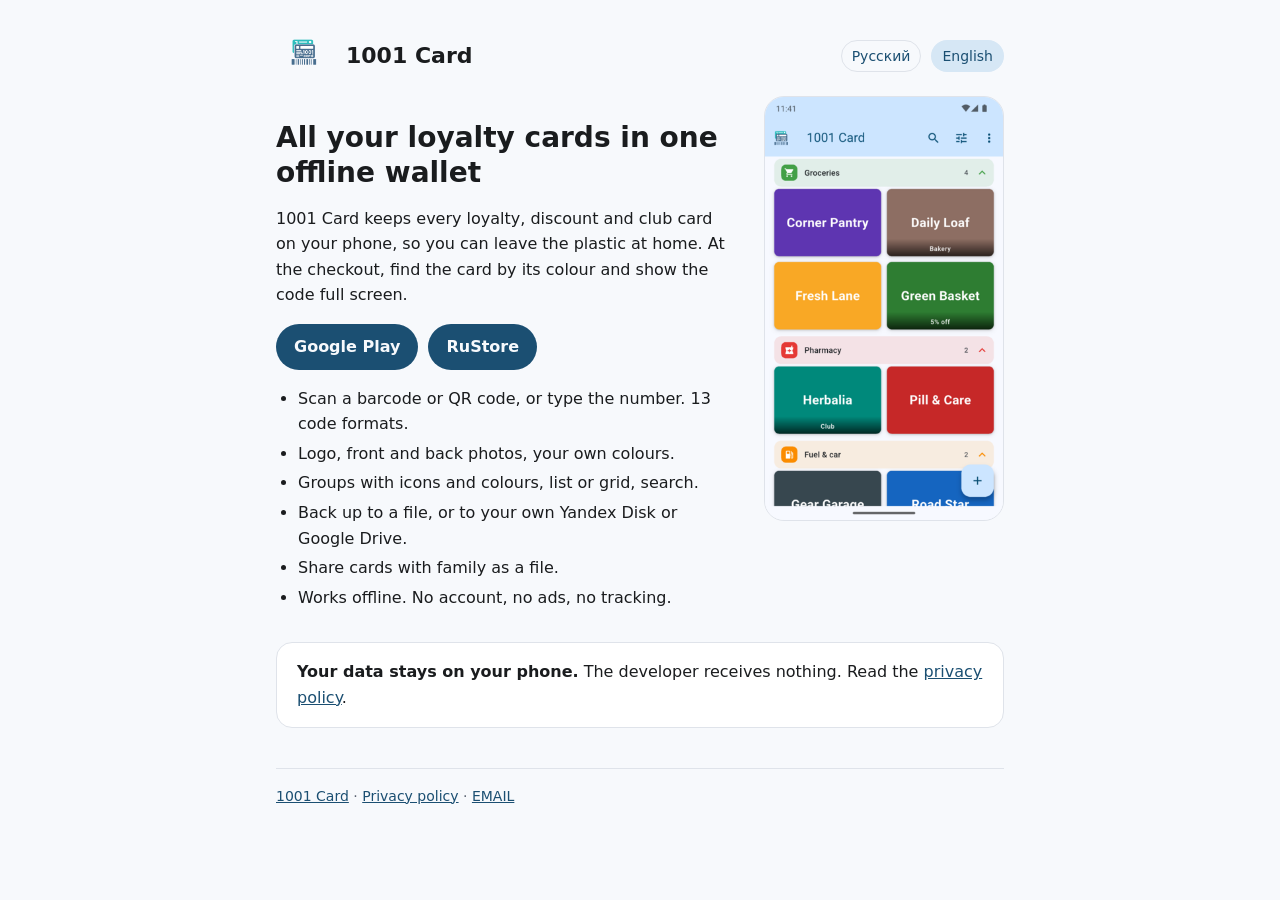
==== index.html @ e05da385 "Home page and privacy policy" ====
<!doctype html>
<html lang="en">
<head>
<meta charset="utf-8">
<meta name="viewport" content="width=device-width, initial-scale=1">
<title>1001 Card — loyalty card wallet</title>
<meta name="description" content="1001 Card keeps all your loyalty and discount cards in one offline wallet. No account, no ads.">
<link rel="icon" href="favicon.png">
<link rel="stylesheet" href="style.css">
</head>
<body>
<main>
<header>
<a href="./"><img src="icon.png" alt=""></a>
<div class="name"><span data-lang="en">1001 Card</span><span data-lang="ru">1001 Карта</span></div>
<nav class="lang"><a data-to="ru" href="?lang=ru">Русский</a><a data-to="en" href="?lang=en">English</a></nav>
</header>
<section data-lang="en">
<div class="hero">
<div class="text">
<h1>All your loyalty cards in one offline wallet</h1>
<p>1001 Card keeps every loyalty, discount and club card on your phone, so you can leave the plastic at home. At the checkout, find the card by its colour and show the code full screen.</p>
<div class="stores"><a href="PLAY_URL">Google Play</a><a href="RUSTORE_URL">RuStore</a></div>
<ul>
<li>Scan a barcode or QR code, or type the number. 13 code formats.</li>
<li>Logo, front and back photos, your own colours.</li>
<li>Groups with icons and colours, list or grid, search.</li>
<li>Back up to a file, or to your own Yandex Disk or Google Drive.</li>
<li>Share cards with family as a file.</li>
<li>Works offline. No account, no ads, no tracking.</li>
</ul>
</div>
<img class="shot" src="shot-en.png" alt="1001 Card home screen with cards grouped by colour">
</div>
<div class="box"><strong>Your data stays on your phone.</strong> The developer receives nothing. Read the <a href="privacy.html?lang=en">privacy policy</a>.</div>
</section>
<section data-lang="ru">
<div class="hero">
<div class="text">
<h1>Все карты лояльности в одном офлайн-кошельке</h1>
<p>1001 Карта хранит все карты лояльности, скидочные и клубные карты в телефоне — пластик можно оставить дома. На кассе найдите карту по цвету и покажите код на весь экран.</p>
<div class="stores"><a href="PLAY_URL">Google Play</a><a href="RUSTORE_URL">RuStore</a></div>
<ul>
<li>Сканируйте штрихкод или QR-код или введите номер. 13 форматов кодов.</li>
<li>Логотип, фото лицевой и обратной стороны, свои цвета.</li>
<li>Группы со значками и цветами, список или сетка, поиск.</li>
<li>Резервная копия в файл или в ваш Яндекс Диск или Google Диск.</li>
<li>Делитесь картами с семьёй файлом.</li>
<li>Работает без интернета. Без аккаунта, рекламы и слежки.</li>
</ul>
</div>
<img class="shot" src="shot-ru.png" alt="Главный экран 1001 Карты: карты, сгруппированные по цвету">
</div>
<div class="box"><strong>Ваши данные остаются в телефоне.</strong> Разработчик ничего не получает. <a href="privacy.html?lang=ru">Политика конфиденциальности</a>.</div>
</section>
<footer>
<div data-lang="en"><a href="./">1001 Card</a> · <a href="privacy.html">Privacy policy</a> · <a href="mailto:EMAIL">EMAIL</a></div>
<div data-lang="ru"><a href="./">1001 Карта</a> · <a href="privacy.html">Политика конфиденциальности</a> · <a href="mailto:EMAIL">EMAIL</a></div>
</footer>
</main>
<script src="lang.js"></script>
</body>
</html>
---- style.css ----
:root{--bg:#f7f9fc;--fg:#1a1c1e;--muted:#5a6270;--card:#fff;--line:#dfe3ea;--accent:#1b4f72;--accent-soft:#d6e7f5}
@media (prefers-color-scheme:dark){:root{--bg:#111418;--fg:#e3e6ea;--muted:#a3abb7;--card:#1b1f24;--line:#2c323a;--accent:#8fc3ec;--accent-soft:#1d3346}}
*{box-sizing:border-box}
body{margin:0;background:var(--bg);color:var(--fg);font:16px/1.6 system-ui,-apple-system,"Segoe UI",Roboto,sans-serif}
main{max-width:760px;margin:0 auto;padding:24px 16px 48px}
header{display:flex;align-items:center;gap:14px;margin-bottom:8px}
header img{width:56px;height:56px;border-radius:14px}
header .name{font-size:22px;font-weight:600}
nav.lang{margin-left:auto;font-size:14px;display:flex;gap:10px}
a{color:var(--accent)}
nav.lang a{text-decoration:none;padding:4px 10px;border-radius:999px;border:1px solid var(--line)}
nav.lang a.on{background:var(--accent-soft);border-color:transparent}
h1{font-size:28px;line-height:1.25;margin:24px 0 8px}
h2{font-size:19px;margin:28px 0 6px}
p,li{color:var(--fg)}
.muted{color:var(--muted)}
ul{padding-left:22px}
li{margin:4px 0}
.box{background:var(--card);border:1px solid var(--line);border-radius:16px;padding:16px 20px;margin:16px 0}
.hero{display:flex;gap:28px;align-items:flex-start;flex-wrap:wrap}
.hero .text{flex:1 1 300px;min-width:0}
.hero img.shot{width:240px;max-width:100%;border-radius:20px;border:1px solid var(--line)}
.stores{display:flex;gap:10px;flex-wrap:wrap;margin:16px 0}
.stores a{display:inline-block;padding:10px 18px;border-radius:999px;background:var(--accent);color:var(--bg);text-decoration:none;font-weight:600}
footer{margin-top:40px;padding-top:16px;border-top:1px solid var(--line);font-size:14px;color:var(--muted)}
code{font-size:.92em}
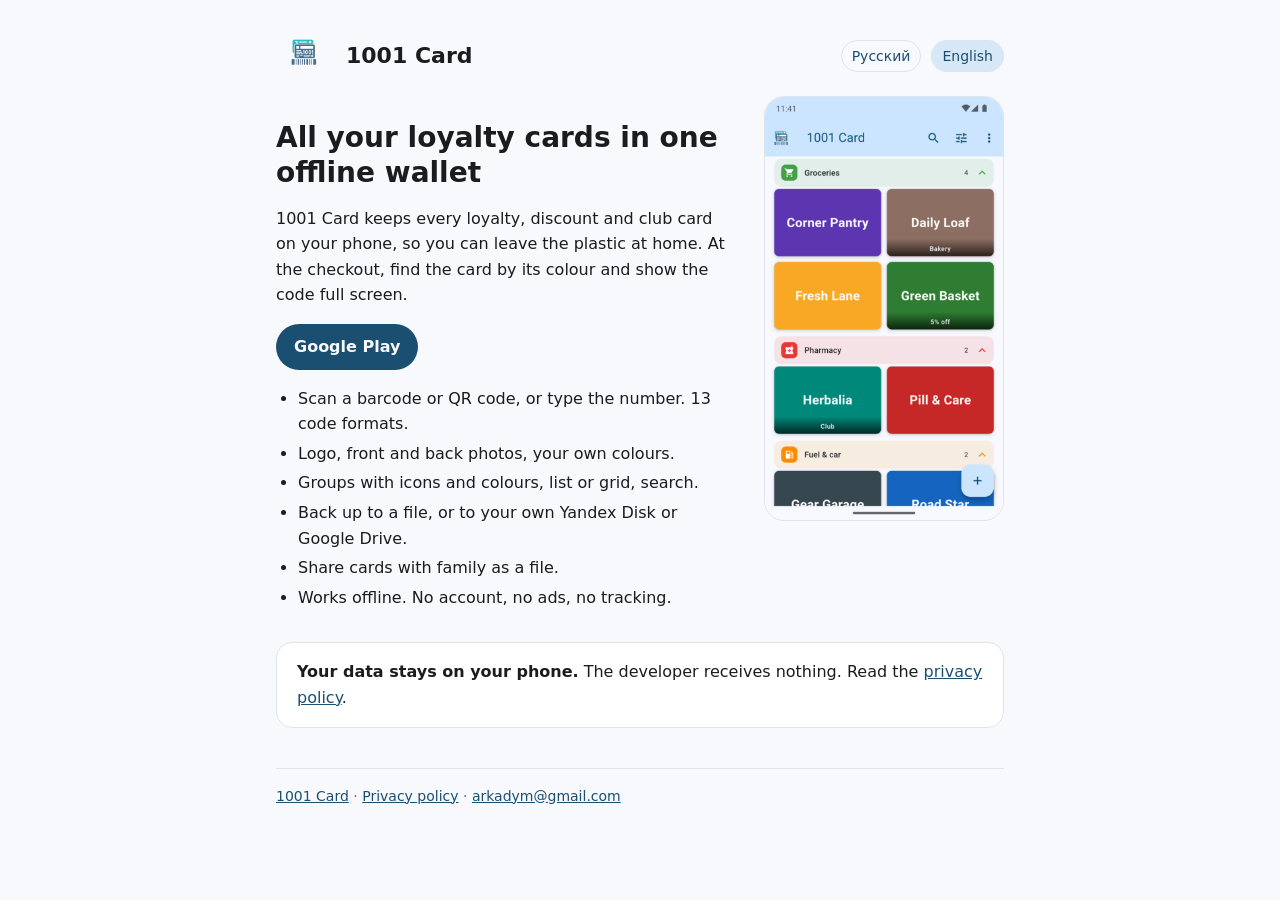
==== commit 2e6407e1: "Contact e-mail (obfuscated), Google Play link, RuStore hidden until published, Google Search Console" ====
--- a/index.html
+++ b/index.html
@@ -20,7 +20,7 @@
 <div class="text">
 <h1>All your loyalty cards in one offline wallet</h1>
 <p>1001 Card keeps every loyalty, discount and club card on your phone, so you can leave the plastic at home. At the checkout, find the card by its colour and show the code full screen.</p>
-<div class="stores"><a href="PLAY_URL">Google Play</a><a href="RUSTORE_URL">RuStore</a></div>
+<div class="stores"><a href="https://play.google.com/store/apps/details?id=org.tegro.card_1001">Google Play</a><!-- RuStore: add when published --><!-- <a href="RUSTORE_URL">RuStore</a> --></div>
 <ul>
 <li>Scan a barcode or QR code, or type the number. 13 code formats.</li>
 <li>Logo, front and back photos, your own colours.</li>
@@ -39,7 +39,7 @@
 <div class="text">
 <h1>Все карты лояльности в одном офлайн-кошельке</h1>
 <p>1001 Карта хранит все карты лояльности, скидочные и клубные карты в телефоне — пластик можно оставить дома. На кассе найдите карту по цвету и покажите код на весь экран.</p>
-<div class="stores"><a href="PLAY_URL">Google Play</a><a href="RUSTORE_URL">RuStore</a></div>
+<div class="stores"><a href="https://play.google.com/store/apps/details?id=org.tegro.card_1001">Google Play</a><!-- RuStore: add when published --><!-- <a href="RUSTORE_URL">RuStore</a> --></div>
 <ul>
 <li>Сканируйте штрихкод или QR-код или введите номер. 13 форматов кодов.</li>
 <li>Логотип, фото лицевой и обратной стороны, свои цвета.</li>
@@ -54,10 +54,11 @@
 <div class="box"><strong>Ваши данные остаются в телефоне.</strong> Разработчик ничего не получает. <a href="privacy.html?lang=ru">Политика конфиденциальности</a>.</div>
 </section>
 <footer>
-<div data-lang="en"><a href="./">1001 Card</a> · <a href="privacy.html">Privacy policy</a> · <a href="mailto:EMAIL">EMAIL</a></div>
-<div data-lang="ru"><a href="./">1001 Карта</a> · <a href="privacy.html">Политика конфиденциальности</a> · <a href="mailto:EMAIL">EMAIL</a></div>
+<div data-lang="en"><a href="./">1001 Card</a> · <a href="privacy.html">Privacy policy</a> · <a class="mail" href="#">e-mail</a></div>
+<div data-lang="ru"><a href="./">1001 Карта</a> · <a href="privacy.html">Политика конфиденциальности</a> · <a class="mail" href="#">e-mail</a></div>
 </footer>
 </main>
 <script src="lang.js"></script>
+<script src="mail.js"></script>
 </body>
 </html>
